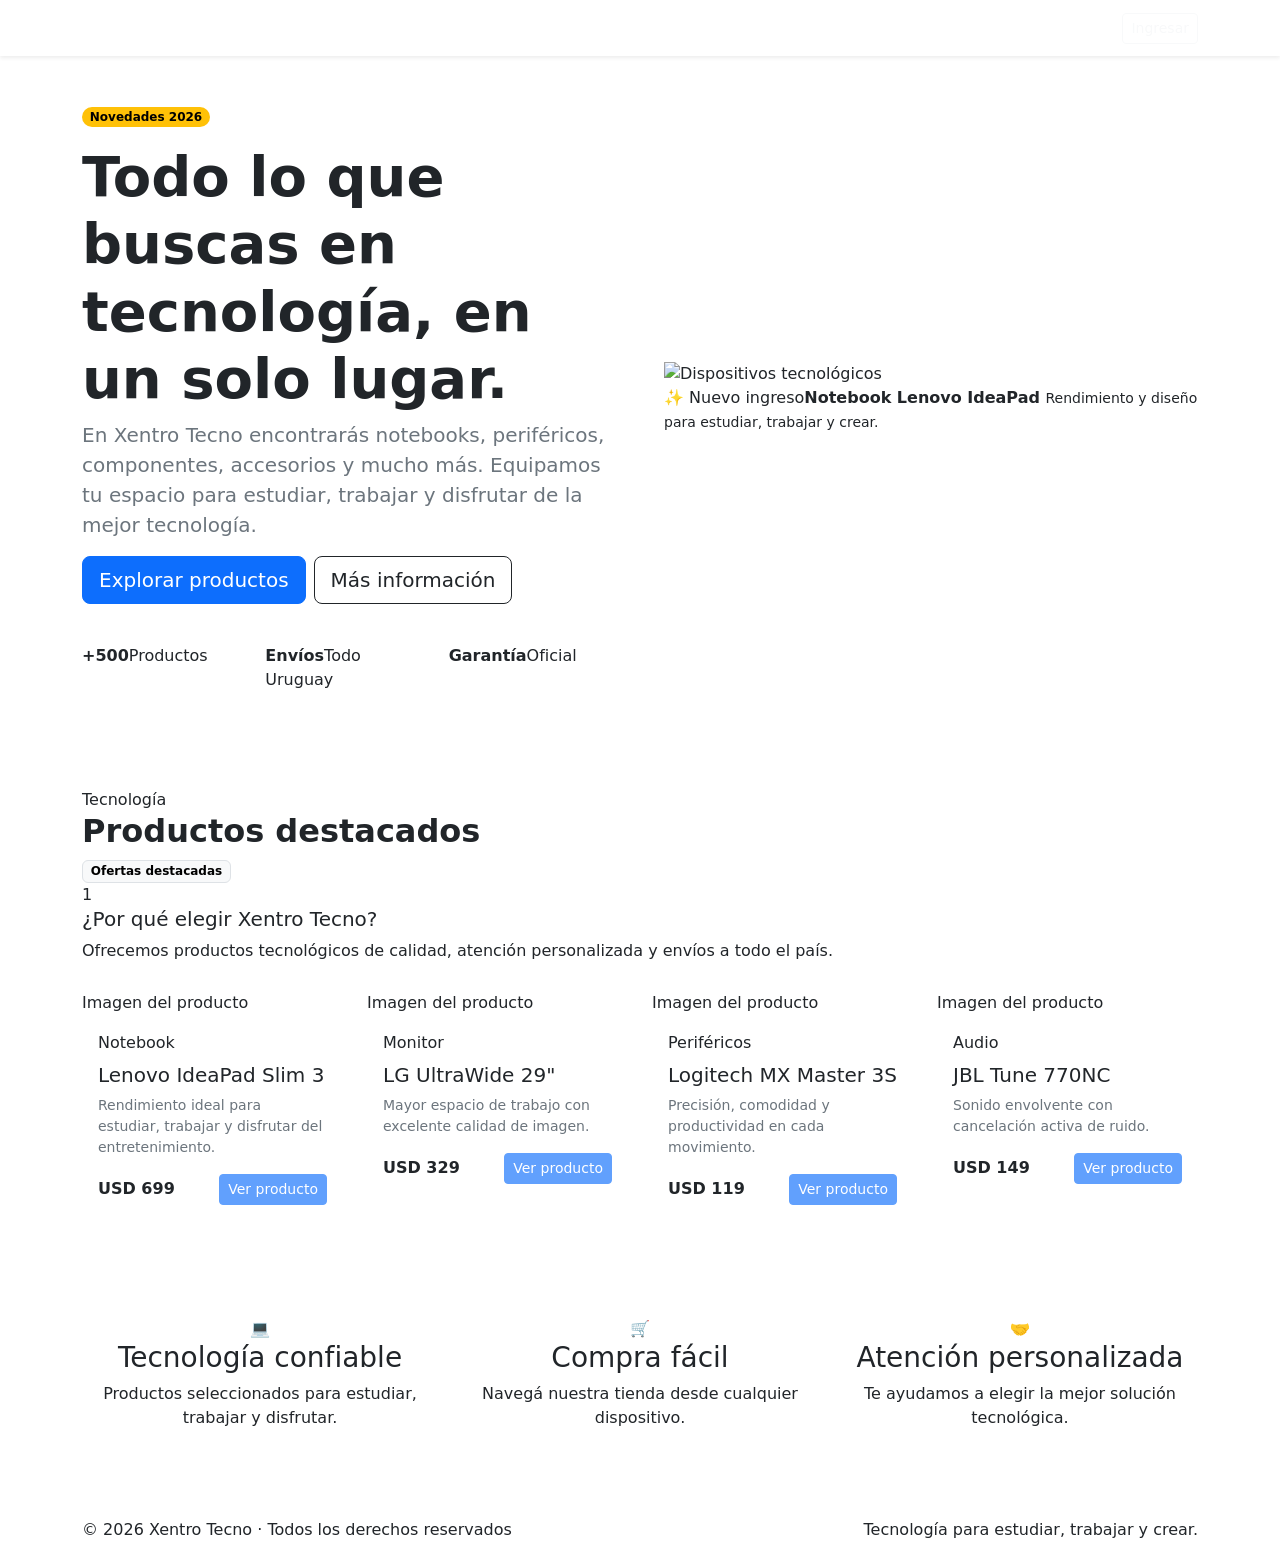
==== index.html @ 9b181a65 "Actualiza contenido comercial de la página" ====
<!doctype html>
<html lang='es'>

<head>
    <meta charset="utf-8">
    <meta name="viewport" content="width=device-width, initial-scale=1">
    <link href="https://cdn.jsdelivr.net/npm/bootstrap@5.3.3/dist/css/bootstrap.min.css" rel="stylesheet">
    <link rel="stylesheet" href="css/styles.css">
    <title>Xentro Tecno | Inicio</title>
</head>

<body class='d-flex flex-column min-vh-100' data-page='inicio'>
    <nav class="navbar navbar-expand-lg navbar-dark sticky-top shadow-sm">
        <div class="container">
            <a class="navbar-brand fw-bold" href="index.html"><span class="brand-mark">X</span> Xentro Tecno</a>
            <button class="navbar-toggler" type="button" data-bs-toggle="collapse" data-bs-target="#mainNav"><span
                    class="navbar-toggler-icon"></span></button>
            <div class="collapse navbar-collapse" id="mainNav">
                <ul class="navbar-nav me-auto">
                    <li class="nav-item"><a class="nav-link" data-page="inicio" href="index.html">Inicio</a></li>
                    <li class="nav-item"><a class="nav-link" data-page="catalogo" href="catalogo.html">Catálogo</a></li>
                    <li class="nav-item"><a class="nav-link" data-page="producto" href="producto.html">Producto</a></li>
                    <li class="nav-item"><a class="nav-link" data-page="carrito" href="carrito.html">Carrito</a></li>
                    <li class="nav-item"><a class="nav-link" data-page="perfil" href="perfil.html">Mi perfil</a></li>
                    <li class="nav-item"><a class="nav-link" data-page="admin" href="admin.html">Administración</a></li>
                </ul>
                <button class="btn btn-outline-light btn-sm" id="btnLoginPlaceholder">Ingresar</button>
            </div>
        </div>
    </nav>
    <main class='flex-grow-1'>
        <section class="hero">
            <div class="container py-5">
                <div class="row align-items-center g-5">
                    <div class="col-lg-6">
                        <span class="badge rounded-pill text-bg-warning mb-3">Novedades 2026</span>
                        <h1 class="display-4 fw-bold">Todo lo que buscas en tecnología, en un solo lugar.</h1>
                        <p class="lead text-secondary">En Xentro Tecno encontrarás notebooks, periféricos, 
                            componentes, accesorios y mucho más. Equipamos tu espacio para estudiar, trabajar y disfrutar de la mejor tecnología.</p>
                        <div class="d-flex gap-2 flex-wrap"><a class="btn btn-primary btn-lg"
                                href="catalogo.html">Explorar productos</a><button class="btn btn-outline-dark btn-lg"
                                id="btnProjectInfo">Más información</button></div>
                        <div class="row g-3 mt-4">
                            <div class="col-4">
                                <div class="metric"><strong>+500</strong><span>Productos</span></div>
                            </div>
                            <div class="col-4">
                                <div class="metric"><strong>Envíos</strong><span>Todo Uruguay</span></div>
                            </div>
                            <div class="col-4">
                                <div class="metric"><strong>Garantía</strong><span>Oficial</span></div>
                            </div>
                        </div>
                    </div>
                    <div class="col-lg-6">
                        <div class="hero-card">
                            <div class="hero-card-header"><span class="dot"></span><span class="dot"></span><span
                                    class="dot"></span></div>
                            <img src="https://images.unsplash.com/photo-1523206489230-c012c64b2b48?auto=format&fit=crop&w=1200&q=80"
                                alt="Dispositivos tecnológicos">
                            <div class="floating-card"><span>✨ Nuevo ingreso</span><strong>Notebook Lenovo IdeaPad
                                    </strong><small>Rendimiento y diseño para estudiar, trabajar y crear.</small></div>
                        </div>
                    </div>
                </div>
            </div>
        </section>
        <section class="container py-5">
            <div class="section-heading">
                <div><span class="eyebrow">Tecnología</span>
                    <h2 class="fw-bold">Productos destacados</h2>
                </div><span class="badge text-bg-light border">Ofertas destacadas</span>
            </div>
            <div class="student-task">
                <div class="student-task-number">1</div>
                <div>
                    <h3 class="h5">¿Por qué elegir Xentro Tecno?</h3>
                    <p class="mb-0">Ofrecemos productos tecnológicos de calidad, 
                        atención personalizada y envíos a todo el país.</p>
                </div>
            </div>
            <div class="row g-4 mt-1">
                <div class="col-md-6 col-xl-3">
                    <article class="placeholder-product">
                        <div class="placeholder-image">Imagen del producto</div>
                        <div class="p-3"><span class="eyebrow">Notebook</span>
                            <h3 class="h5 mt-2">Lenovo IdeaPad Slim 3</h3>
                            <p class="text-secondary small">Rendimiento ideal para estudiar, trabajar y disfrutar del entretenimiento.</p>
                            <div class="d-flex justify-content-between align-items-center"><strong>USD 699</strong><button
                                    class="btn btn-primary btn-sm" disabled>Ver producto</button></div>
                        </div>
                    </article>
                </div>
                <div class="col-md-6 col-xl-3">
                    <article class="placeholder-product">
                        <div class="placeholder-image">Imagen del producto</div>
                        <div class="p-3"><span class="eyebrow">Monitor</span>
                            <h3 class="h5 mt-2">LG UltraWide 29"</h3>
                            <p class="text-secondary small">Mayor espacio de trabajo con excelente calidad de imagen.</p>
                            <div class="d-flex justify-content-between align-items-center"><strong>USD 329</strong><button
                                    class="btn btn-primary btn-sm" disabled>Ver producto</button></div>
                        </div>
                    </article>
                </div>
                <div class="col-md-6 col-xl-3">
                    <article class="placeholder-product">
                        <div class="placeholder-image">Imagen del producto</div>
                        <div class="p-3"><span class="eyebrow">Periféricos</span>
                            <h3 class="h5 mt-2">Logitech MX Master 3S</h3>
                            <p class="text-secondary small">Precisión, comodidad y productividad en cada movimiento.</p>
                            <div class="d-flex justify-content-between align-items-center"><strong>USD 119</strong><button
                                    class="btn btn-primary btn-sm" disabled>Ver producto</button></div>
                        </div>
                    </article>
                </div>
                <div class="col-md-6 col-xl-3">
                    <article class="placeholder-product">
                        <div class="placeholder-image">Imagen del producto</div>
                        <div class="p-3"><span class="eyebrow">Audio</span>
                            <h3 class="h5 mt-2">JBL Tune 770NC</h3>
                            <p class="text-secondary small">Sonido envolvente con cancelación activa de ruido.</p>
                            <div class="d-flex justify-content-between align-items-center"><strong>USD 149</strong><button
                                    class="btn btn-primary btn-sm" disabled>Ver producto</button></div>
                        </div>
                    </article>
                </div>
            </div>
        </section>
        <section class="benefits py-5">
            <div class="container">
                <div class="row g-4 text-center">
                    <div class="col-md-4">
                        <div class="benefit-card"><span>💻</span>
                            <h3>Tecnología confiable</h3>
                            <p>Productos seleccionados para estudiar, trabajar y disfrutar.</p>
                        </div>
                    </div>
                    <div class="col-md-4">
                        <div class="benefit-card"><span>🛒</span>
                            <h3>Compra fácil</h3>
                            <p>Navegá nuestra tienda desde cualquier dispositivo.</p>
                        </div>
                    </div>
                    <div class="col-md-4">
                        <div class="benefit-card"><span>🤝</span>
                            <h3>Atención personalizada</h3>
                            <p>Te ayudamos a elegir la mejor solución tecnológica.</p>
                        </div>
                    </div>
                </div>
            </div>
        </section>
        <div class="modal fade" id="projectInfoModal" tabindex="-1">
            <div class="modal-dialog modal-lg modal-dialog-centered">
                <div class="modal-content">
                    <div class="modal-header">
                        <h2 class="modal-title fs-5">Roadmap</h2><button class="btn-close"
                            data-bs-dismiss="modal"></button>
                    </div>
                    <div class="modal-body">
                        <p>El proyecto se desarrollará progresivamente en cuatro sprints.</p>
                        <div class="row g-3">
                            <div class="col-md-6">
                                <div class="sprint-summary"><strong>Sprint 1 · Semanas 1 a 4</strong><span>Inicio,
                                        identidad visual, HTML, CSS, Bootstrap y diseño responsive</span></div>
                            </div>
                            <div class="col-md-6">
                                <div class="sprint-summary"><strong>Sprint 2 · Semanas 5 a 8</strong><span>Catálogo
                                        dinámico, detalle de producto, carrito y LocalStorage</span></div>
                            </div>
                            <div class="col-md-6">
                                <div class="sprint-summary"><strong>Sprint 3 · Semanas 9 a 12</strong><span>Firebase,
                                        autenticación, perfil, pedidos y administración inicial</span></div>
                            </div>
                            <div class="col-md-6">
                                <div class="sprint-summary"><strong>Sprint 4 · Semanas 13 a 15</strong><span>Seguridad,
                                        roles, pruebas, accesibilidad, despliegue y presentación</span></div>
                            </div>
                        </div>
                    </div>
                </div>
            </div>
        </div>
        </div>
        </div>
    </main>
    <footer class="footer py-4 mt-auto">
        <div class="container d-flex justify-content-between flex-wrap gap-2">
            <span>© 2026 Xentro Tecno · Todos los derechos reservados</span><span>Tecnología para estudiar, trabajar y crear.</span>
        </div>
    </footer>
    <div class="toast-container position-fixed bottom-0 end-0 p-3">
        <div id="appToast" class="toast">
            <div class="toast-header"><strong class="me-auto">Xentro Tecno</strong><button class="btn-close"
                    data-bs-dismiss="toast"></button></div>
            <div class="toast-body" id="toastMessage"></div>
        </div>
    </div>
    <script src="https://cdn.jsdelivr.net/npm/bootstrap@5.3.3/dist/js/bootstrap.bundle.min.js"></script>
    <script src="js/base.js"></script>
</body>

</html>
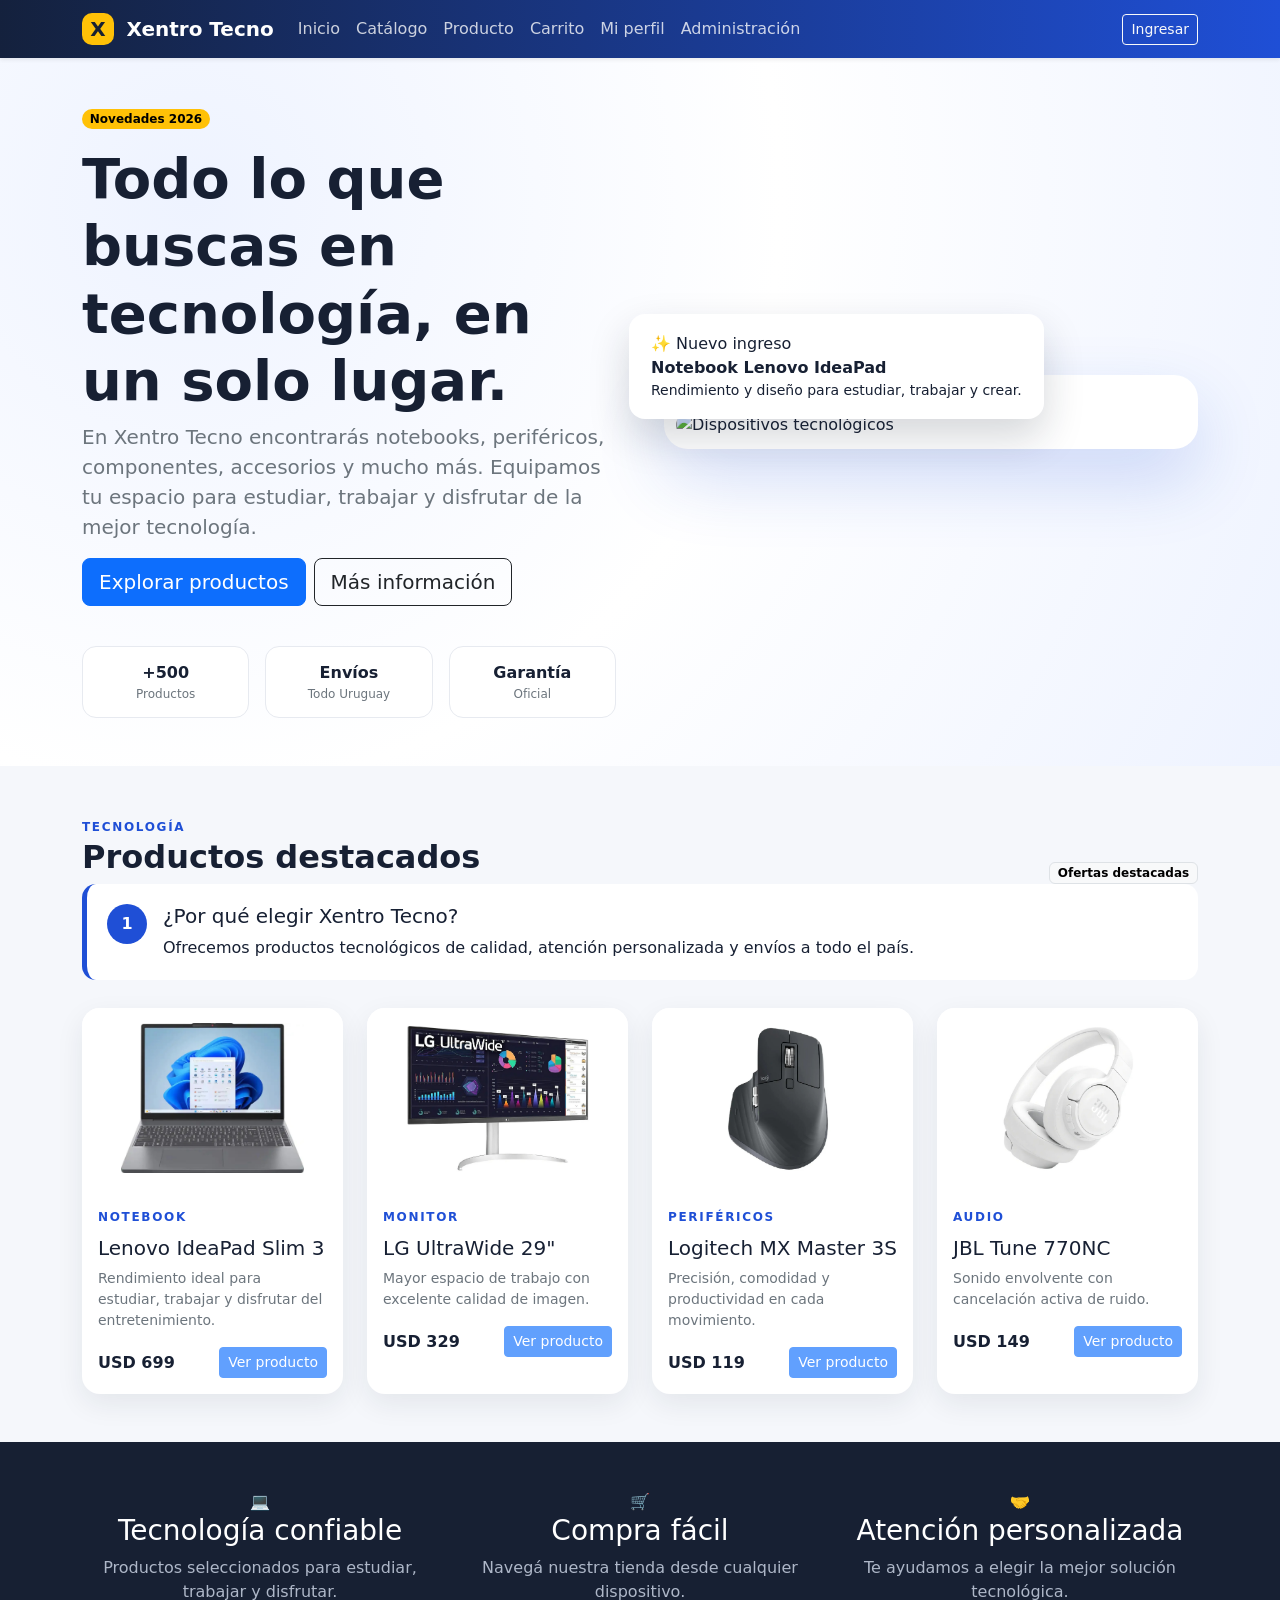
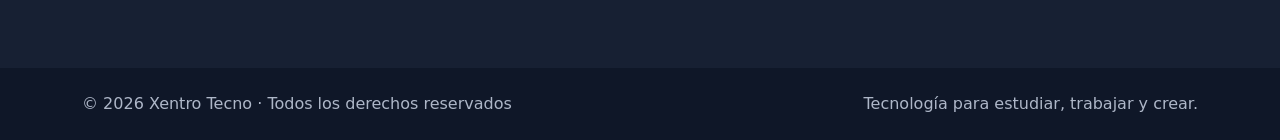
==== commit a456a146: "Agregar imágenes a los productos destacados" ====
--- a/index.html
+++ b/index.html
@@ -82,7 +82,9 @@
             <div class="row g-4 mt-1">
                 <div class="col-md-6 col-xl-3">
                     <article class="placeholder-product">
-                        <div class="placeholder-image">Imagen del producto</div>
+                        <img src="img/notebook.jpg"
+                            class="card-img-top product-image"
+                            alt="Notebook Lenovo IdeaPad">
                         <div class="p-3"><span class="eyebrow">Notebook</span>
                             <h3 class="h5 mt-2">Lenovo IdeaPad Slim 3</h3>
                             <p class="text-secondary small">Rendimiento ideal para estudiar, trabajar y disfrutar del entretenimiento.</p>
@@ -93,7 +95,9 @@
                 </div>
                 <div class="col-md-6 col-xl-3">
                     <article class="placeholder-product">
-                        <div class="placeholder-image">Imagen del producto</div>
+                        <img src="img/monitor.jpg"
+                            class="card-img-top product-image"
+                            alt="Monitor LG UltraWide 29">
                         <div class="p-3"><span class="eyebrow">Monitor</span>
                             <h3 class="h5 mt-2">LG UltraWide 29"</h3>
                             <p class="text-secondary small">Mayor espacio de trabajo con excelente calidad de imagen.</p>
@@ -104,7 +108,9 @@
                 </div>
                 <div class="col-md-6 col-xl-3">
                     <article class="placeholder-product">
-                        <div class="placeholder-image">Imagen del producto</div>
+                        <img src="img/mouse.jpg"
+                            class="card-img-top product-image"
+                            alt="Mouse Logitech MX Master 3S">
                         <div class="p-3"><span class="eyebrow">Periféricos</span>
                             <h3 class="h5 mt-2">Logitech MX Master 3S</h3>
                             <p class="text-secondary small">Precisión, comodidad y productividad en cada movimiento.</p>
@@ -115,7 +121,9 @@
                 </div>
                 <div class="col-md-6 col-xl-3">
                     <article class="placeholder-product">
-                        <div class="placeholder-image">Imagen del producto</div>
+                        <img src="img/auricular.jpg"
+                            class="card-img-top product-image"
+                            alt="Auriculares JBL Tune 770NC">
                         <div class="p-3"><span class="eyebrow">Audio</span>
                             <h3 class="h5 mt-2">JBL Tune 770NC</h3>
                             <p class="text-secondary small">Sonido envolvente con cancelación activa de ruido.</p>
@@ -154,27 +162,29 @@
             <div class="modal-dialog modal-lg modal-dialog-centered">
                 <div class="modal-content">
                     <div class="modal-header">
-                        <h2 class="modal-title fs-5">Roadmap</h2><button class="btn-close"
+                        <h2 class="modal-title fs-5">Sobre Xentro Tecno</h2><button class="btn-close"
                             data-bs-dismiss="modal"></button>
                     </div>
                     <div class="modal-body">
-                        <p>El proyecto se desarrollará progresivamente en cuatro sprints.</p>
+                        <p>En Xentro Tecno ofrecemos una amplia variedad de productos tecnológicos para estudiar,
+                             trabajar y disfrutar del entretenimiento. Nuestro compromiso es brindar calidad,
+                              innovación y una excelente atención.</p>
                         <div class="row g-3">
                             <div class="col-md-6">
-                                <div class="sprint-summary"><strong>Sprint 1 · Semanas 1 a 4</strong><span>Inicio,
-                                        identidad visual, HTML, CSS, Bootstrap y diseño responsive</span></div>
-                            </div>
-                            <div class="col-md-6">
-                                <div class="sprint-summary"><strong>Sprint 2 · Semanas 5 a 8</strong><span>Catálogo
-                                        dinámico, detalle de producto, carrito y LocalStorage</span></div>
-                            </div>
-                            <div class="col-md-6">
-                                <div class="sprint-summary"><strong>Sprint 3 · Semanas 9 a 12</strong><span>Firebase,
-                                        autenticación, perfil, pedidos y administración inicial</span></div>
-                            </div>
-                            <div class="col-md-6">
-                                <div class="sprint-summary"><strong>Sprint 4 · Semanas 13 a 15</strong><span>Seguridad,
-                                        roles, pruebas, accesibilidad, despliegue y presentación</span></div>
+                                <div class="sprint-summary"><strong>Amplio catálogo</strong><span>Notebooks, 
+                                    periféricos, componentes y accesorios de las mejores marcas.</span></div>
+                            </div>
+                            <div class="col-md-6">
+                                <div class="sprint-summary"><strong>Envíos rápidos</strong><span>Realizamos 
+                                    envíos a todo Uruguay con seguimiento de tu compra.</span></div>
+                            </div>
+                            <div class="col-md-6">
+                                <div class="sprint-summary"><strong>Garantía oficial</strong><span>Todos nuestros
+                                     productos cuentan con garantía y respaldo.</span></div>
+                            </div>
+                            <div class="col-md-6">
+                                <div class="sprint-summary"><strong>Atención personalizada</strong><span>Te asesoramos
+                                     para encontrar el producto ideal según tus necesidades.</span></div>
                             </div>
                         </div>
                     </div>
--- a/css/styles.css
+++ b/css/styles.css
@@ -0,0 +1,10 @@
+:root{--primary:#1f4fd6;--ink:#172033;--surface:#f5f7fb;--accent:#ffc107}*{box-sizing:border-box}body{font-family:Inter,system-ui,sans-serif;color:var(--ink);background:var(--surface)}.navbar{background:linear-gradient(90deg,#14213d,#1f4fd6)}.navbar .nav-link{color:#ffffffc7}.navbar .nav-link.active,.navbar .nav-link:hover{color:#fff}.brand-mark{display:inline-grid;place-items:center;width:32px;height:32px;background:var(--accent);color:#172033;border-radius:10px;margin-right:.35rem}.hero{background:radial-gradient(circle at 15% 20%,#eef3ff 0,#fff 48%,#eef3ff 100%)}.hero-card{position:relative;background:#fff;border-radius:24px;padding:12px;box-shadow:0 30px 70px #1f4fd633}.hero-card img{height:420px;width:100%;object-fit:cover;border-radius:16px}.hero-card-header{display:flex;gap:7px;padding:5px 4px 12px}.dot{width:9px;height:9px;border-radius:50%;background:#dce2ef}.dot:first-child{background:#ff6b6b}.dot:nth-child(2){background:#ffd43b}.dot:nth-child(3){background:#51cf66}.floating-card{position:absolute;left:-35px;bottom:30px;background:#fff;padding:18px 22px;border-radius:16px;box-shadow:0 18px 40px #1720332e;display:flex;flex-direction:column}.metric{background:#fff;border:1px solid #e7eaf0;border-radius:14px;padding:14px;text-align:center;display:flex;flex-direction:column}.metric span{font-size:.75rem;color:#6c757d}.section-heading{display:flex;justify-content:space-between;align-items:end}.eyebrow{font-size:.75rem;text-transform:uppercase;letter-spacing:.14em;color:var(--primary);font-weight:800}.student-task{display:flex;gap:16px;background:#fff;border-left:5px solid var(--primary);border-radius:14px;padding:20px}.student-task-number{display:grid;place-items:center;flex:0 0 40px;height:40px;border-radius:50%;background:var(--primary);color:#fff;font-weight:800}.placeholder-product{height:100%;background:#fff;border-radius:18px;overflow:hidden;box-shadow:0 10px 28px #17203314}.placeholder-image{height:210px;background:repeating-linear-gradient(45deg,#eef1f7,#eef1f7 12px,#e5e9f1 12px,#e5e9f1 24px);display:grid;place-items:center;color:#7a8497;font-weight:700}.benefits{background:#172033;color:#fff}.benefit-card p{color:#aeb7c8}.footer{background:#0f1728;color:#aeb7c8}.sprint-summary{background:#f5f7fb;border:1px solid #e3e7ef;border-radius:12px;padding:14px;display:flex;flex-direction:column}.locked-module{max-width:860px;margin:40px auto;text-align:center;background:#fff;border-radius:24px;padding:48px;box-shadow:0 18px 45px #17203317}.locked-icon{font-size:4rem}.locked-card{margin-top:28px;text-align:left;background:#f7f8fb;border:1px dashed #b7c0d0;border-radius:16px;padding:24px}@media(max-width:767px){.floating-card{position:static;margin-top:10px}.hero-card img{height:320px}.locked-module{padding:30px 20px}.section-heading{align-items:start;flex-direction:column}}
+
+.product-image {
+    width: 100%;
+    height: 180px;
+    object-fit: contain;
+    background: #fff;
+    padding: 15px;
+    display: block;
+}
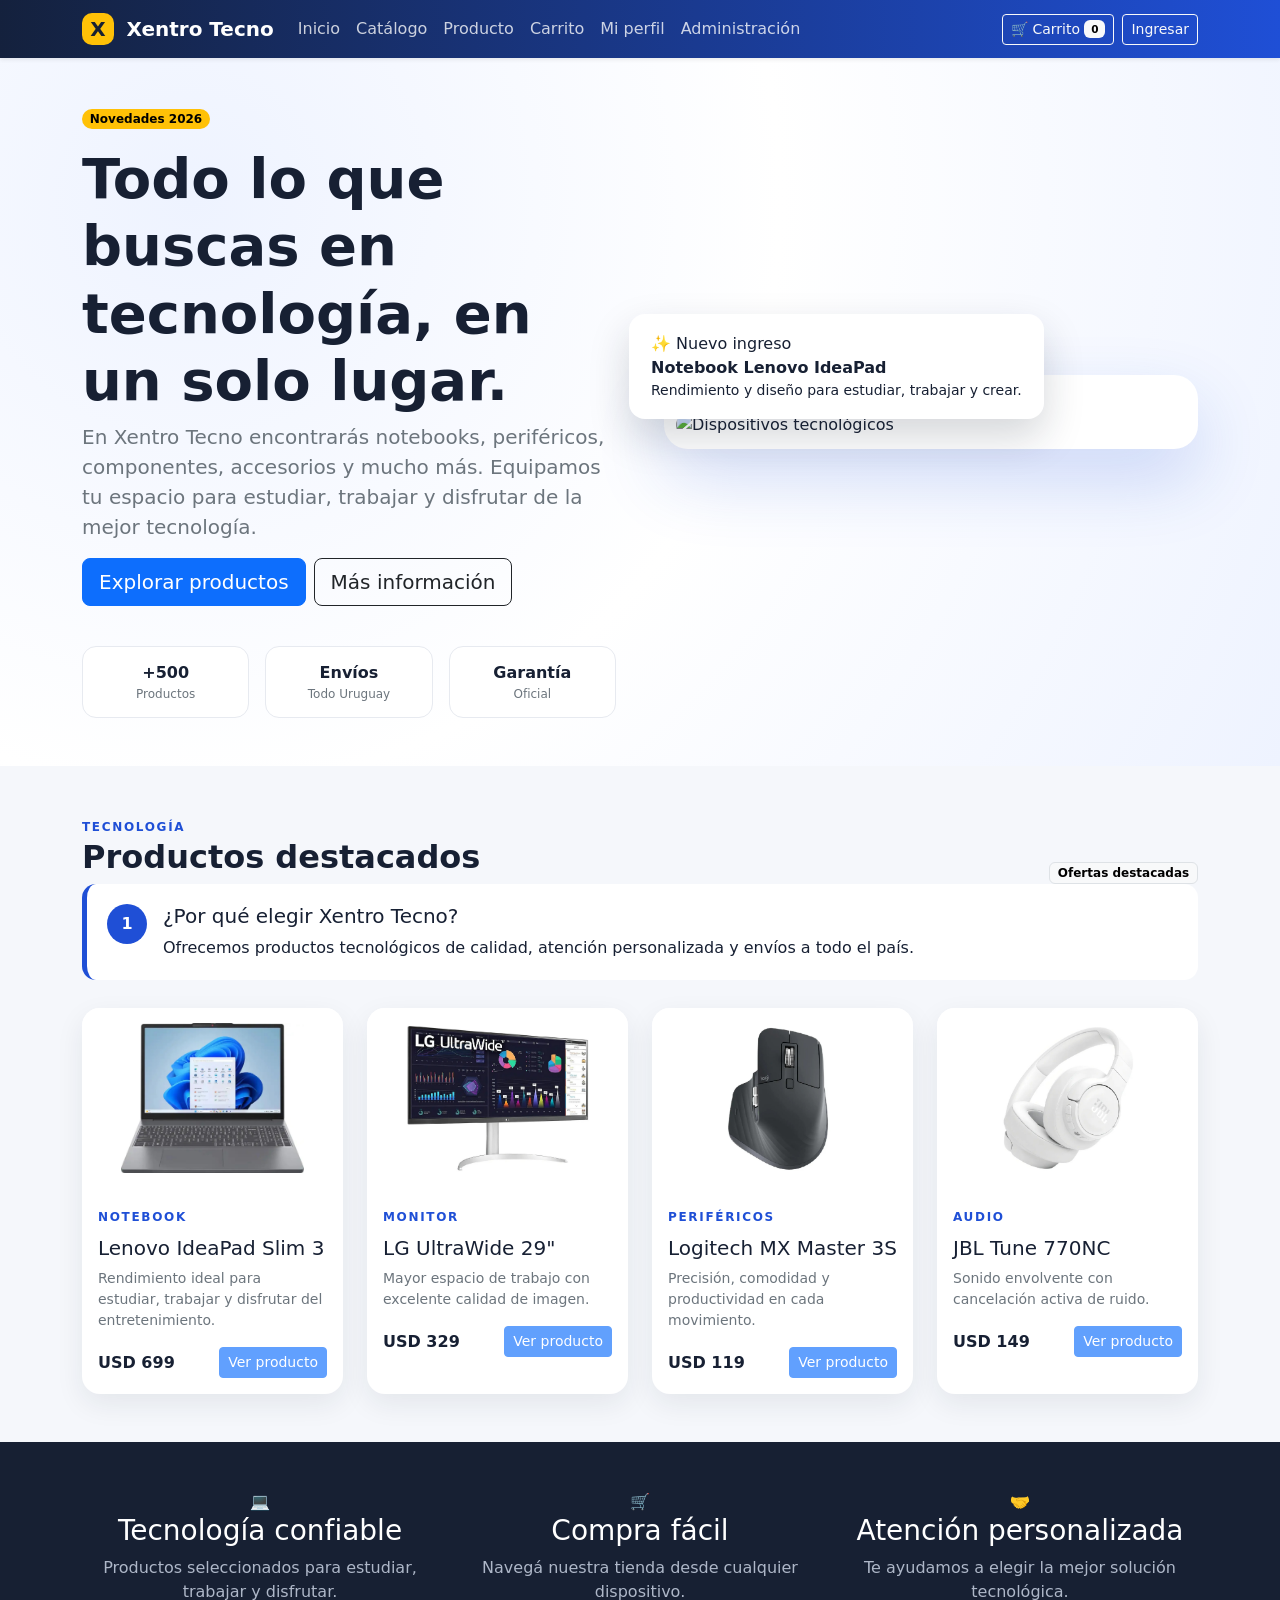
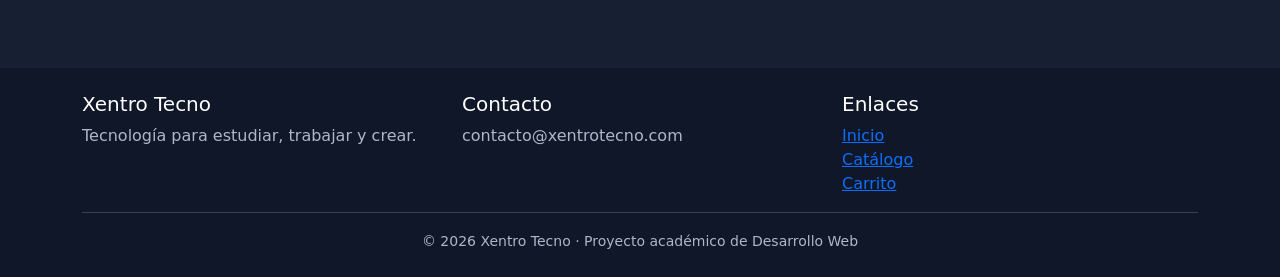
==== commit 4a26a43f: "Realiza modificaciones en footer y agrega indicador de carrito" ====
--- a/index.html
+++ b/index.html
@@ -8,7 +8,7 @@
     <link rel="stylesheet" href="css/styles.css">
     <title>Xentro Tecno | Inicio</title>
 </head>
-
+                    
 <body class='d-flex flex-column min-vh-100' data-page='inicio'>
     <nav class="navbar navbar-expand-lg navbar-dark sticky-top shadow-sm">
         <div class="container">
@@ -24,6 +24,9 @@
                     <li class="nav-item"><a class="nav-link" data-page="perfil" href="perfil.html">Mi perfil</a></li>
                     <li class="nav-item"><a class="nav-link" data-page="admin" href="admin.html">Administración</a></li>
                 </ul>
+                <a class="btn btn-outline-light btn-sm me-2" href="carrito.html">
+                    🛒 Carrito <span class="badge text-bg-light">0</span>
+                </a>
                 <button class="btn btn-outline-light btn-sm" id="btnLoginPlaceholder">Ingresar</button>
             </div>
         </div>
@@ -195,10 +198,34 @@
         </div>
     </main>
     <footer class="footer py-4 mt-auto">
-        <div class="container d-flex justify-content-between flex-wrap gap-2">
-            <span>© 2026 Xentro Tecno · Todos los derechos reservados</span><span>Tecnología para estudiar, trabajar y crear.</span>
-        </div>
-    </footer>
+    <div class="container">
+        <div class="row g-4">
+            <div class="col-md-4">
+                <h3 class="h5 text-white">Xentro Tecno</h3>
+                <p class="mb-0">Tecnología para estudiar, trabajar y crear.</p>
+            </div>
+
+            <div class="col-md-4">
+                <h3 class="h5 text-white">Contacto</h3>
+                <p class="mb-0">contacto@xentrotecno.com</p>
+            </div>
+
+            <div class="col-md-4">
+                <h3 class="h5 text-white">Enlaces</h3>
+                <a href="index.html" class="d-block">Inicio</a>
+                <a href="catalogo.html" class="d-block">Catálogo</a>
+                <a href="carrito.html" class="d-block">Carrito</a>
+            </div>
+        </div>
+
+        <hr>
+
+        <div class="text-center">
+            <small>© 2026 Xentro Tecno · Proyecto académico de Desarrollo Web</small>
+        </div>
+    </div>
+</footer>
+   
     <div class="toast-container position-fixed bottom-0 end-0 p-3">
         <div id="appToast" class="toast">
             <div class="toast-header"><strong class="me-auto">Xentro Tecno</strong><button class="btn-close"
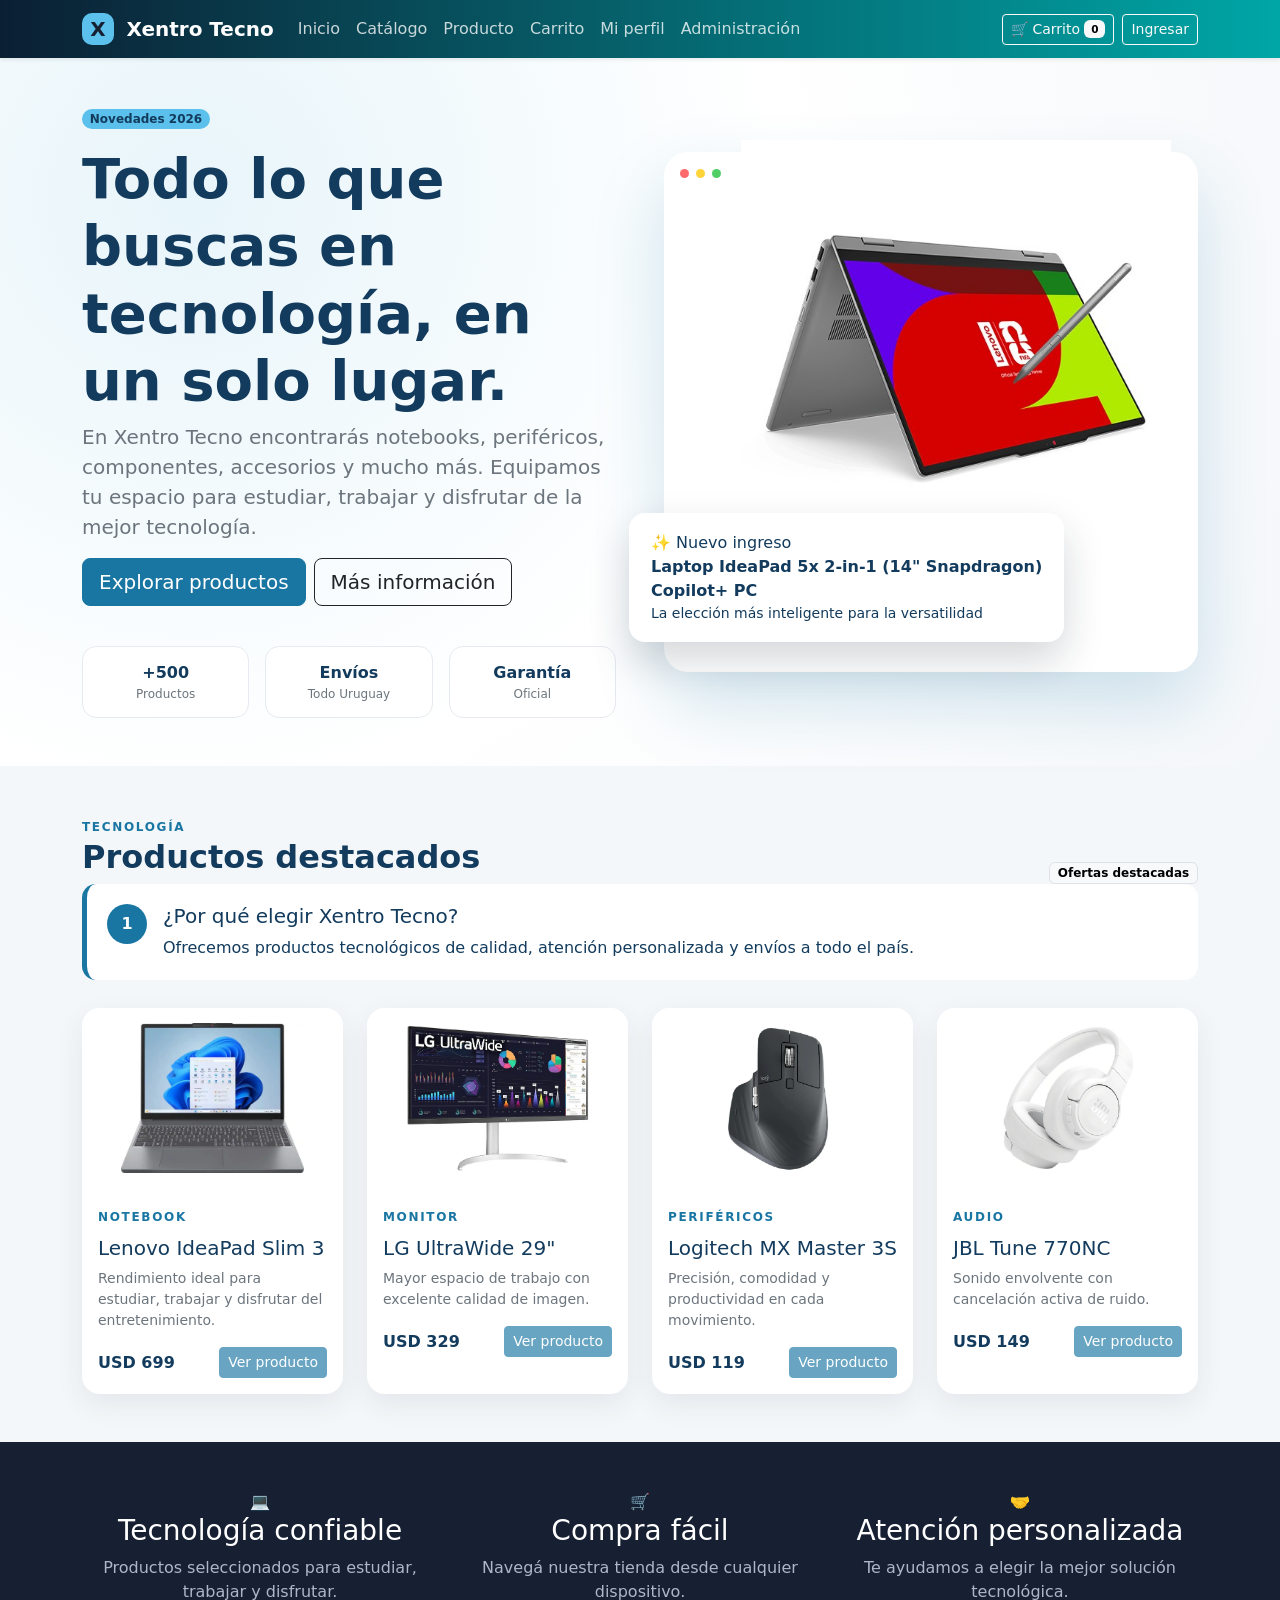
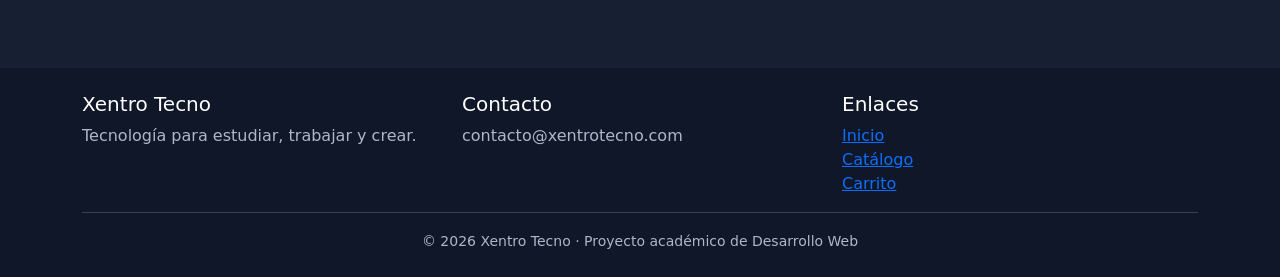
==== commit 80db627f: "Ajusta paleta de colores e imágenes" ====
--- a/index.html
+++ b/index.html
@@ -36,7 +36,7 @@
             <div class="container py-5">
                 <div class="row align-items-center g-5">
                     <div class="col-lg-6">
-                        <span class="badge rounded-pill text-bg-warning mb-3">Novedades 2026</span>
+                       <span class="badge rounded-pill mb-3" style="background-color: #5bc0eb; color: #123b5d;">Novedades 2026</span>
                         <h1 class="display-4 fw-bold">Todo lo que buscas en tecnología, en un solo lugar.</h1>
                         <p class="lead text-secondary">En Xentro Tecno encontrarás notebooks, periféricos, 
                             componentes, accesorios y mucho más. Equipamos tu espacio para estudiar, trabajar y disfrutar de la mejor tecnología.</p>
@@ -57,13 +57,26 @@
                     </div>
                     <div class="col-lg-6">
                         <div class="hero-card">
-                            <div class="hero-card-header"><span class="dot"></span><span class="dot"></span><span
-                                    class="dot"></span></div>
-                            <img src="https://images.unsplash.com/photo-1523206489230-c012c64b2b48?auto=format&fit=crop&w=1200&q=80"
+                            <div class="hero-card-header">
+                                <span class="dot"></span>
+                                <span class="dot"></span>
+                                <span class="dot"></span>
+                            </div>
+
+                            <img src="img/lenovo-ideapad-5x.jpg"
+                                class="hero-product-image"
                                 alt="Dispositivos tecnológicos">
-                            <div class="floating-card"><span>✨ Nuevo ingreso</span><strong>Notebook Lenovo IdeaPad
-                                    </strong><small>Rendimiento y diseño para estudiar, trabajar y crear.</small></div>
-                        </div>
+
+                            <div class="floating-card">
+                                <span>✨ Nuevo ingreso</span>
+                                <strong>
+                                    Laptop IdeaPad 5x 2-in-1 (14" Snapdragon)
+                                    <br>Copilot+ PC
+                                </strong>
+                                <small>La elección más inteligente para la versatilidad</small>
+                            </div>
+                        </div>
+                    </div>
                     </div>
                 </div>
             </div>
--- a/css/styles.css
+++ b/css/styles.css
@@ -1,4 +1,4 @@
-:root{--primary:#1f4fd6;--ink:#172033;--surface:#f5f7fb;--accent:#ffc107}*{box-sizing:border-box}body{font-family:Inter,system-ui,sans-serif;color:var(--ink);background:var(--surface)}.navbar{background:linear-gradient(90deg,#14213d,#1f4fd6)}.navbar .nav-link{color:#ffffffc7}.navbar .nav-link.active,.navbar .nav-link:hover{color:#fff}.brand-mark{display:inline-grid;place-items:center;width:32px;height:32px;background:var(--accent);color:#172033;border-radius:10px;margin-right:.35rem}.hero{background:radial-gradient(circle at 15% 20%,#eef3ff 0,#fff 48%,#eef3ff 100%)}.hero-card{position:relative;background:#fff;border-radius:24px;padding:12px;box-shadow:0 30px 70px #1f4fd633}.hero-card img{height:420px;width:100%;object-fit:cover;border-radius:16px}.hero-card-header{display:flex;gap:7px;padding:5px 4px 12px}.dot{width:9px;height:9px;border-radius:50%;background:#dce2ef}.dot:first-child{background:#ff6b6b}.dot:nth-child(2){background:#ffd43b}.dot:nth-child(3){background:#51cf66}.floating-card{position:absolute;left:-35px;bottom:30px;background:#fff;padding:18px 22px;border-radius:16px;box-shadow:0 18px 40px #1720332e;display:flex;flex-direction:column}.metric{background:#fff;border:1px solid #e7eaf0;border-radius:14px;padding:14px;text-align:center;display:flex;flex-direction:column}.metric span{font-size:.75rem;color:#6c757d}.section-heading{display:flex;justify-content:space-between;align-items:end}.eyebrow{font-size:.75rem;text-transform:uppercase;letter-spacing:.14em;color:var(--primary);font-weight:800}.student-task{display:flex;gap:16px;background:#fff;border-left:5px solid var(--primary);border-radius:14px;padding:20px}.student-task-number{display:grid;place-items:center;flex:0 0 40px;height:40px;border-radius:50%;background:var(--primary);color:#fff;font-weight:800}.placeholder-product{height:100%;background:#fff;border-radius:18px;overflow:hidden;box-shadow:0 10px 28px #17203314}.placeholder-image{height:210px;background:repeating-linear-gradient(45deg,#eef1f7,#eef1f7 12px,#e5e9f1 12px,#e5e9f1 24px);display:grid;place-items:center;color:#7a8497;font-weight:700}.benefits{background:#172033;color:#fff}.benefit-card p{color:#aeb7c8}.footer{background:#0f1728;color:#aeb7c8}.sprint-summary{background:#f5f7fb;border:1px solid #e3e7ef;border-radius:12px;padding:14px;display:flex;flex-direction:column}.locked-module{max-width:860px;margin:40px auto;text-align:center;background:#fff;border-radius:24px;padding:48px;box-shadow:0 18px 45px #17203317}.locked-icon{font-size:4rem}.locked-card{margin-top:28px;text-align:left;background:#f7f8fb;border:1px dashed #b7c0d0;border-radius:16px;padding:24px}@media(max-width:767px){.floating-card{position:static;margin-top:10px}.hero-card img{height:320px}.locked-module{padding:30px 20px}.section-heading{align-items:start;flex-direction:column}}
+:root{--primary:#1976a3;--ink:#123b5d;--surface:#f4f7fa;--accent:#5bc0eb}*{box-sizing:border-box}body{font-family:Inter,system-ui,sans-serif;color:var(--ink);background:var(--surface)}.navbar{background:linear-gradient(90deg,#0b1f33,#00a6a6)}.navbar .nav-link{color:#ffffffc7}.navbar .nav-link.active,.navbar .nav-link:hover{color:#fff}.brand-mark{display:inline-grid;place-items:center;width:32px;height:32px;background:var(--accent);color:#172033;border-radius:10px;margin-right:.35rem}.hero{background:radial-gradient(circle at 15% 20%,#e8f5fa 0,#fff 48%,#f4f7fa 100%)}.hero-card{position:relative;background:#fff;border-radius:24px;padding:12px;box-shadow:0 30px 70px #1976a333}.hero-card img{height:420px;width:100%;object-fit:cover;border-radius:16px}.hero-card-header{display:flex;gap:7px;padding:5px 4px 12px}.dot{width:9px;height:9px;border-radius:50%;background:#dce2ef}.dot:first-child{background:#ff6b6b}.dot:nth-child(2){background:#ffd43b}.dot:nth-child(3){background:#51cf66}.floating-card{position:absolute;left:-35px;bottom:30px;background:#fff;padding:18px 22px;border-radius:16px;box-shadow:0 18px 40px #1720332e;display:flex;flex-direction:column}.metric{background:#fff;border:1px solid #e7eaf0;border-radius:14px;padding:14px;text-align:center;display:flex;flex-direction:column}.metric span{font-size:.75rem;color:#6c757d}.section-heading{display:flex;justify-content:space-between;align-items:end}.eyebrow{font-size:.75rem;text-transform:uppercase;letter-spacing:.14em;color:var(--primary);font-weight:800}.student-task{display:flex;gap:16px;background:#fff;border-left:5px solid var(--primary);border-radius:14px;padding:20px}.student-task-number{display:grid;place-items:center;flex:0 0 40px;height:40px;border-radius:50%;background:var(--primary);color:#fff;font-weight:800}.placeholder-product{height:100%;background:#fff;border-radius:18px;overflow:hidden;box-shadow:0 10px 28px #17203314}.placeholder-image{height:210px;background:repeating-linear-gradient(45deg,#eef1f7,#eef1f7 12px,#e5e9f1 12px,#e5e9f1 24px);display:grid;place-items:center;color:#7a8497;font-weight:700}.benefits{background:#172033;color:#fff}.benefit-card p{color:#aeb7c8}.footer{background:#0f1728;color:#aeb7c8}.sprint-summary{background:#f5f7fb;border:1px solid #e3e7ef;border-radius:12px;padding:14px;display:flex;flex-direction:column}.locked-module{max-width:860px;margin:40px auto;text-align:center;background:#fff;border-radius:24px;padding:48px;box-shadow:0 18px 45px #17203317}.locked-icon{font-size:4rem}.locked-card{margin-top:28px;text-align:left;background:#f7f8fb;border:1px dashed #b7c0d0;border-radius:16px;padding:24px}@media(max-width:767px){.floating-card{position:static;margin-top:10px}.hero-card img{height:320px}.locked-module{padding:30px 20px}.section-heading{align-items:start;flex-direction:column}}
 
 .product-image {
     width: 100%;
@@ -7,4 +7,27 @@
     background: #fff;
     padding: 15px;
     display: block;
+}
+
+.hero-card img {
+    height: 470px;
+    width: 100%;
+    object-fit: contain;
+    border-radius: 16px;
+}
+
+.hero-product-image {
+    padding: 20px;
+    transform: translate(25px, -70px);
+}
+
+.btn-primary {
+    background-color: #1976a3 !important;
+    border-color: #1976a3 !important;
+    color: #fff !important;
+}
+
+.btn-primary:hover {
+    background-color: #123b5d !important;
+    border-color: #123b5d !important;
 }
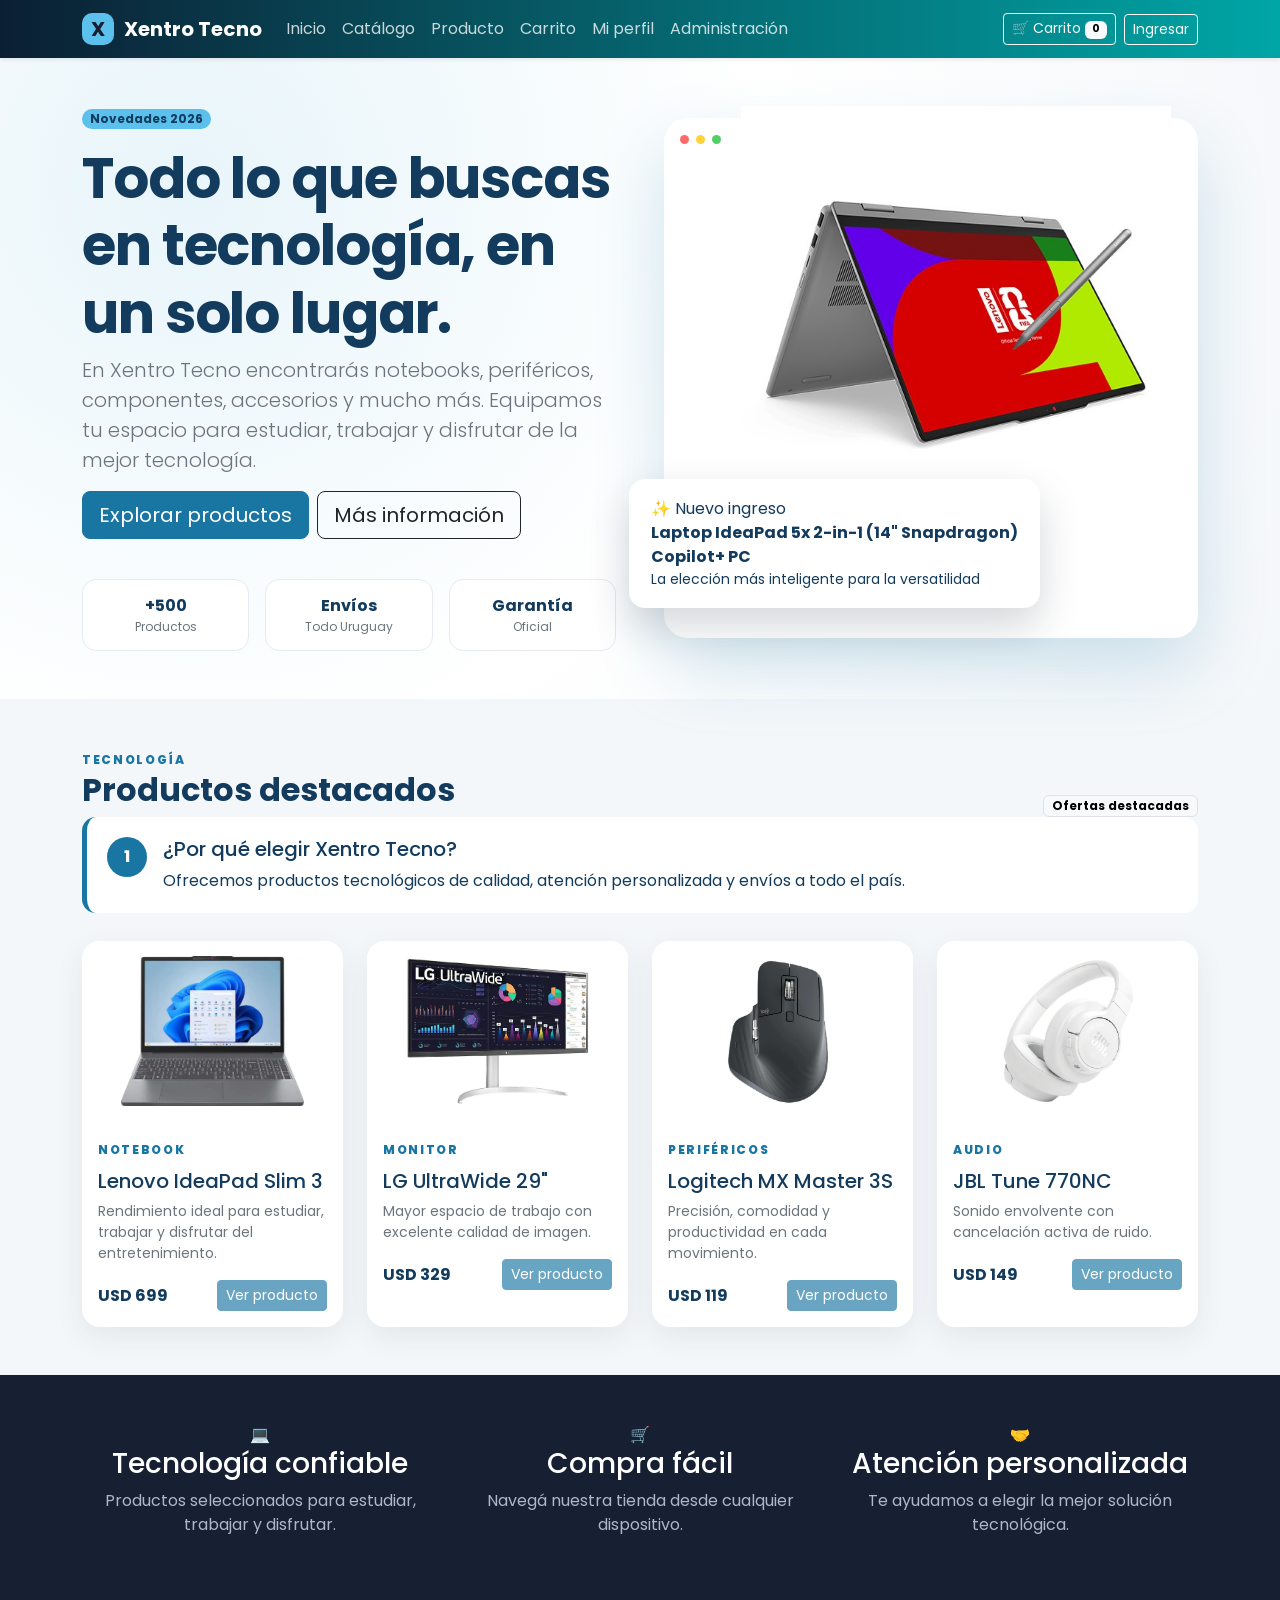
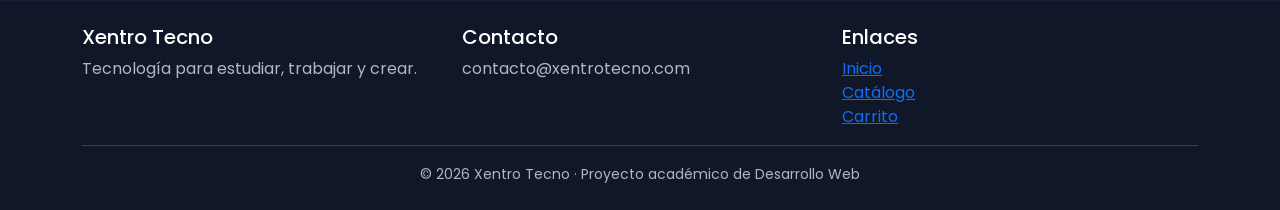
==== commit 3dbd1803: "Actualiza tipografía del sitio" ====
--- a/index.html
+++ b/index.html
@@ -5,6 +5,7 @@
     <meta charset="utf-8">
     <meta name="viewport" content="width=device-width, initial-scale=1">
     <link href="https://cdn.jsdelivr.net/npm/bootstrap@5.3.3/dist/css/bootstrap.min.css" rel="stylesheet">
+    <link href="https://fonts.googleapis.com/css2?family=Poppins:wght@400;500;600;700;800&display=swap" rel="stylesheet">
     <link rel="stylesheet" href="css/styles.css">
     <title>Xentro Tecno | Inicio</title>
 </head>
--- a/css/styles.css
+++ b/css/styles.css
@@ -1,4 +1,4 @@
-:root{--primary:#1976a3;--ink:#123b5d;--surface:#f4f7fa;--accent:#5bc0eb}*{box-sizing:border-box}body{font-family:Inter,system-ui,sans-serif;color:var(--ink);background:var(--surface)}.navbar{background:linear-gradient(90deg,#0b1f33,#00a6a6)}.navbar .nav-link{color:#ffffffc7}.navbar .nav-link.active,.navbar .nav-link:hover{color:#fff}.brand-mark{display:inline-grid;place-items:center;width:32px;height:32px;background:var(--accent);color:#172033;border-radius:10px;margin-right:.35rem}.hero{background:radial-gradient(circle at 15% 20%,#e8f5fa 0,#fff 48%,#f4f7fa 100%)}.hero-card{position:relative;background:#fff;border-radius:24px;padding:12px;box-shadow:0 30px 70px #1976a333}.hero-card img{height:420px;width:100%;object-fit:cover;border-radius:16px}.hero-card-header{display:flex;gap:7px;padding:5px 4px 12px}.dot{width:9px;height:9px;border-radius:50%;background:#dce2ef}.dot:first-child{background:#ff6b6b}.dot:nth-child(2){background:#ffd43b}.dot:nth-child(3){background:#51cf66}.floating-card{position:absolute;left:-35px;bottom:30px;background:#fff;padding:18px 22px;border-radius:16px;box-shadow:0 18px 40px #1720332e;display:flex;flex-direction:column}.metric{background:#fff;border:1px solid #e7eaf0;border-radius:14px;padding:14px;text-align:center;display:flex;flex-direction:column}.metric span{font-size:.75rem;color:#6c757d}.section-heading{display:flex;justify-content:space-between;align-items:end}.eyebrow{font-size:.75rem;text-transform:uppercase;letter-spacing:.14em;color:var(--primary);font-weight:800}.student-task{display:flex;gap:16px;background:#fff;border-left:5px solid var(--primary);border-radius:14px;padding:20px}.student-task-number{display:grid;place-items:center;flex:0 0 40px;height:40px;border-radius:50%;background:var(--primary);color:#fff;font-weight:800}.placeholder-product{height:100%;background:#fff;border-radius:18px;overflow:hidden;box-shadow:0 10px 28px #17203314}.placeholder-image{height:210px;background:repeating-linear-gradient(45deg,#eef1f7,#eef1f7 12px,#e5e9f1 12px,#e5e9f1 24px);display:grid;place-items:center;color:#7a8497;font-weight:700}.benefits{background:#172033;color:#fff}.benefit-card p{color:#aeb7c8}.footer{background:#0f1728;color:#aeb7c8}.sprint-summary{background:#f5f7fb;border:1px solid #e3e7ef;border-radius:12px;padding:14px;display:flex;flex-direction:column}.locked-module{max-width:860px;margin:40px auto;text-align:center;background:#fff;border-radius:24px;padding:48px;box-shadow:0 18px 45px #17203317}.locked-icon{font-size:4rem}.locked-card{margin-top:28px;text-align:left;background:#f7f8fb;border:1px dashed #b7c0d0;border-radius:16px;padding:24px}@media(max-width:767px){.floating-card{position:static;margin-top:10px}.hero-card img{height:320px}.locked-module{padding:30px 20px}.section-heading{align-items:start;flex-direction:column}}
+:root{--primary:#1976a3;--ink:#123b5d;--surface:#f4f7fa;--accent:#5bc0eb}*{box-sizing:border-box}body{font-family:Poppins,system-ui,sans-serif;color:var(--ink);background:var(--surface)}.navbar{background:linear-gradient(90deg,#0b1f33,#00a6a6)}.navbar .nav-link{color:#ffffffc7}.navbar .nav-link.active,.navbar .nav-link:hover{color:#fff}.brand-mark{display:inline-grid;place-items:center;width:32px;height:32px;background:var(--accent);color:#172033;border-radius:10px;margin-right:.35rem}.hero{background:radial-gradient(circle at 15% 20%,#e8f5fa 0,#fff 48%,#f4f7fa 100%)}.hero-card{position:relative;background:#fff;border-radius:24px;padding:12px;box-shadow:0 30px 70px #1976a333}.hero-card img{height:420px;width:100%;object-fit:cover;border-radius:16px}.hero-card-header{display:flex;gap:7px;padding:5px 4px 12px}.dot{width:9px;height:9px;border-radius:50%;background:#dce2ef}.dot:first-child{background:#ff6b6b}.dot:nth-child(2){background:#ffd43b}.dot:nth-child(3){background:#51cf66}.floating-card{position:absolute;left:-35px;bottom:30px;background:#fff;padding:18px 22px;border-radius:16px;box-shadow:0 18px 40px #1720332e;display:flex;flex-direction:column}.metric{background:#fff;border:1px solid #e7eaf0;border-radius:14px;padding:14px;text-align:center;display:flex;flex-direction:column}.metric span{font-size:.75rem;color:#6c757d}.section-heading{display:flex;justify-content:space-between;align-items:end}.eyebrow{font-size:.75rem;text-transform:uppercase;letter-spacing:.14em;color:var(--primary);font-weight:800}.student-task{display:flex;gap:16px;background:#fff;border-left:5px solid var(--primary);border-radius:14px;padding:20px}.student-task-number{display:grid;place-items:center;flex:0 0 40px;height:40px;border-radius:50%;background:var(--primary);color:#fff;font-weight:800}.placeholder-product{height:100%;background:#fff;border-radius:18px;overflow:hidden;box-shadow:0 10px 28px #17203314}.placeholder-image{height:210px;background:repeating-linear-gradient(45deg,#eef1f7,#eef1f7 12px,#e5e9f1 12px,#e5e9f1 24px);display:grid;place-items:center;color:#7a8497;font-weight:700}.benefits{background:#172033;color:#fff}.benefit-card p{color:#aeb7c8}.footer{background:#0f1728;color:#aeb7c8}.sprint-summary{background:#f5f7fb;border:1px solid #e3e7ef;border-radius:12px;padding:14px;display:flex;flex-direction:column}.locked-module{max-width:860px;margin:40px auto;text-align:center;background:#fff;border-radius:24px;padding:48px;box-shadow:0 18px 45px #17203317}.locked-icon{font-size:4rem}.locked-card{margin-top:28px;text-align:left;background:#f7f8fb;border:1px dashed #b7c0d0;border-radius:16px;padding:24px}@media(max-width:767px){.floating-card{position:static;margin-top:10px}.hero-card img{height:320px}.locked-module{padding:30px 20px}.section-heading{align-items:start;flex-direction:column}}
 
 .product-image {
     width: 100%;
@@ -30,4 +30,10 @@
 .btn-primary:hover {
     background-color: #123b5d !important;
     border-color: #123b5d !important;
-}+}
+
+.hero h1 {
+    color: var(--ink);
+    font-weight: 700;
+    letter-spacing: -0.02em;
+}
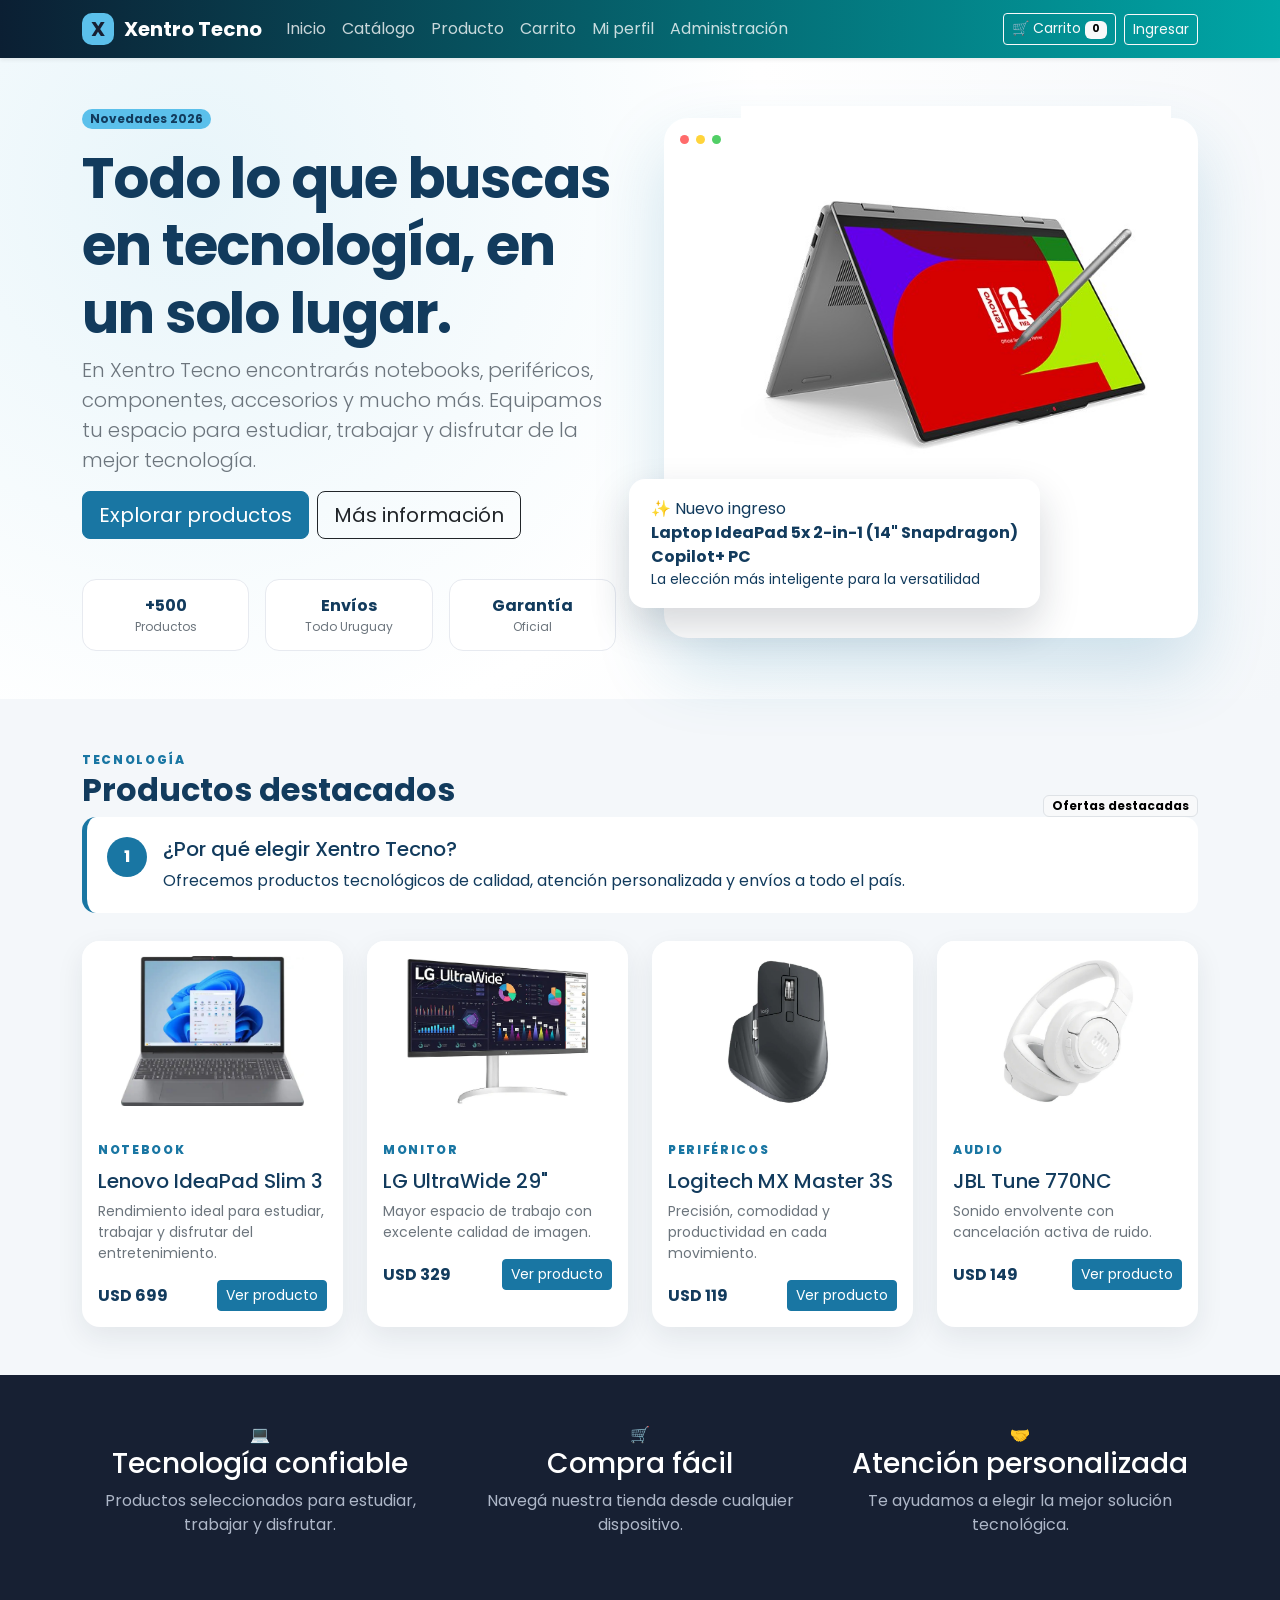
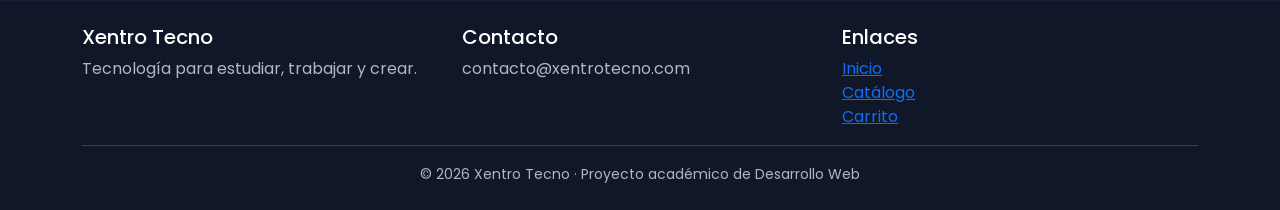
==== commit 5acf1641: "Modifica el footer en todas las páginas, mejora accesibilidad y actualiza Readme" ====
--- a/index.html
+++ b/index.html
@@ -14,7 +14,7 @@
     <nav class="navbar navbar-expand-lg navbar-dark sticky-top shadow-sm">
         <div class="container">
             <a class="navbar-brand fw-bold" href="index.html"><span class="brand-mark">X</span> Xentro Tecno</a>
-            <button class="navbar-toggler" type="button" data-bs-toggle="collapse" data-bs-target="#mainNav"><span
+            <button class="navbar-toggler" type="button" data-bs-toggle="collapse" data-bs-target="#mainNav" aria-label="Abrir menú de navegación"><span
                     class="navbar-toggler-icon"></span></button>
             <div class="collapse navbar-collapse" id="mainNav">
                 <ul class="navbar-nav me-auto">
@@ -66,7 +66,7 @@
 
                             <img src="img/lenovo-ideapad-5x.jpg"
                                 class="hero-product-image"
-                                alt="Dispositivos tecnológicos">
+                                alt="Notebook Lenovo IdeaPad 5x 2-in-1">
 
                             <div class="floating-card">
                                 <span>✨ Nuevo ingreso</span>
@@ -78,7 +78,7 @@
                             </div>
                         </div>
                     </div>
-                    </div>
+                    
                 </div>
             </div>
         </section>
@@ -105,8 +105,8 @@
                         <div class="p-3"><span class="eyebrow">Notebook</span>
                             <h3 class="h5 mt-2">Lenovo IdeaPad Slim 3</h3>
                             <p class="text-secondary small">Rendimiento ideal para estudiar, trabajar y disfrutar del entretenimiento.</p>
-                            <div class="d-flex justify-content-between align-items-center"><strong>USD 699</strong><button
-                                    class="btn btn-primary btn-sm" disabled>Ver producto</button></div>
+                            <div class="d-flex justify-content-between align-items-center"><strong>USD 699</strong>
+                                <a href="producto.html" class="btn btn-primary btn-sm">Ver producto</a>
                         </div>
                     </article>
                 </div>
@@ -118,8 +118,8 @@
                         <div class="p-3"><span class="eyebrow">Monitor</span>
                             <h3 class="h5 mt-2">LG UltraWide 29"</h3>
                             <p class="text-secondary small">Mayor espacio de trabajo con excelente calidad de imagen.</p>
-                            <div class="d-flex justify-content-between align-items-center"><strong>USD 329</strong><button
-                                    class="btn btn-primary btn-sm" disabled>Ver producto</button></div>
+                            <div class="d-flex justify-content-between align-items-center"><strong>USD 329</strong>
+                                <a href="producto.html" class="btn btn-primary btn-sm">Ver producto</a></div>
                         </div>
                     </article>
                 </div>
@@ -131,8 +131,8 @@
                         <div class="p-3"><span class="eyebrow">Periféricos</span>
                             <h3 class="h5 mt-2">Logitech MX Master 3S</h3>
                             <p class="text-secondary small">Precisión, comodidad y productividad en cada movimiento.</p>
-                            <div class="d-flex justify-content-between align-items-center"><strong>USD 119</strong><button
-                                    class="btn btn-primary btn-sm" disabled>Ver producto</button></div>
+                            <div class="d-flex justify-content-between align-items-center"><strong>USD 119</strong>
+                                <a href="producto.html" class="btn btn-primary btn-sm">Ver producto</a></div>
                         </div>
                     </article>
                 </div>
@@ -144,8 +144,8 @@
                         <div class="p-3"><span class="eyebrow">Audio</span>
                             <h3 class="h5 mt-2">JBL Tune 770NC</h3>
                             <p class="text-secondary small">Sonido envolvente con cancelación activa de ruido.</p>
-                            <div class="d-flex justify-content-between align-items-center"><strong>USD 149</strong><button
-                                    class="btn btn-primary btn-sm" disabled>Ver producto</button></div>
+                            <div class="d-flex justify-content-between align-items-center"><strong>USD 149</strong>
+                                <a href="producto.html" class="btn btn-primary btn-sm">Ver producto</a></div>
                         </div>
                     </article>
                 </div>
@@ -208,8 +208,6 @@
                 </div>
             </div>
         </div>
-        </div>
-        </div>
     </main>
     <footer class="footer py-4 mt-auto">
     <div class="container">
--- a/css/styles.css
+++ b/css/styles.css
@@ -37,3 +37,5 @@
     font-weight: 700;
     letter-spacing: -0.02em;
 }
+
+
